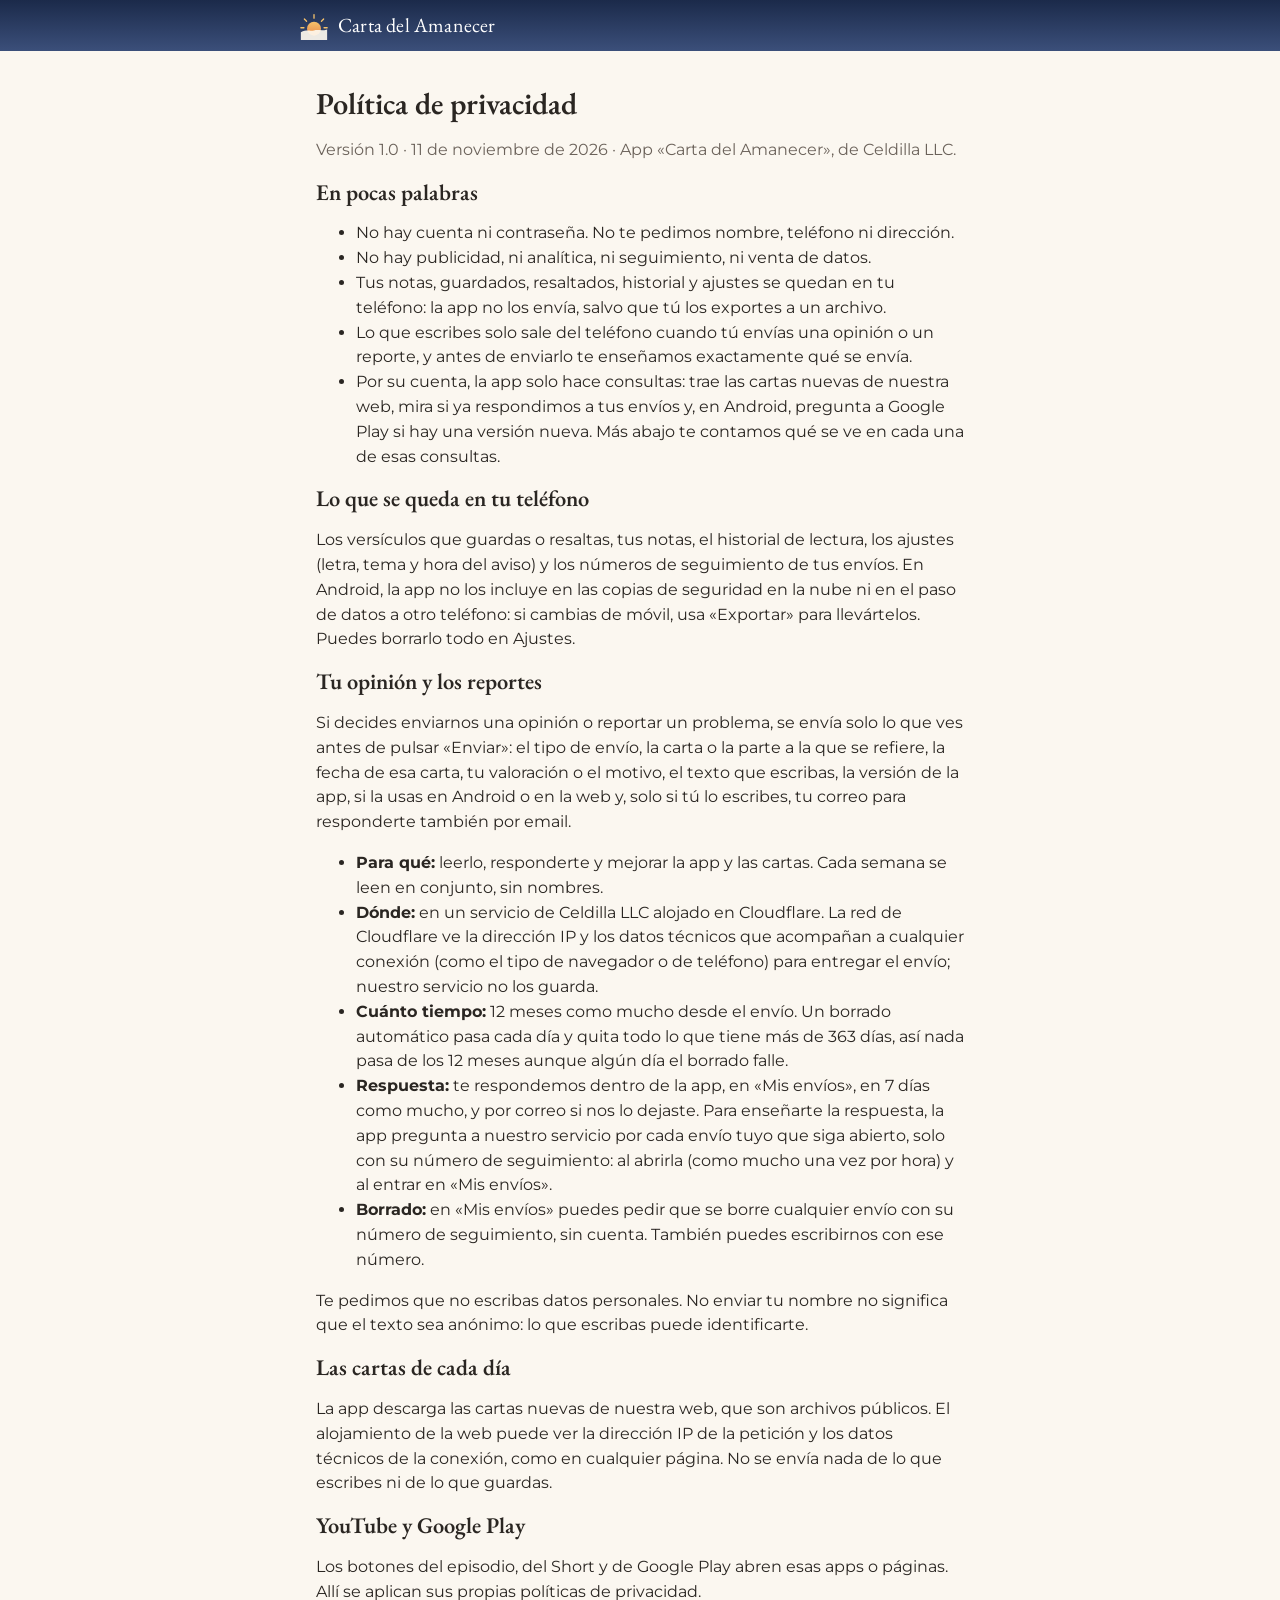
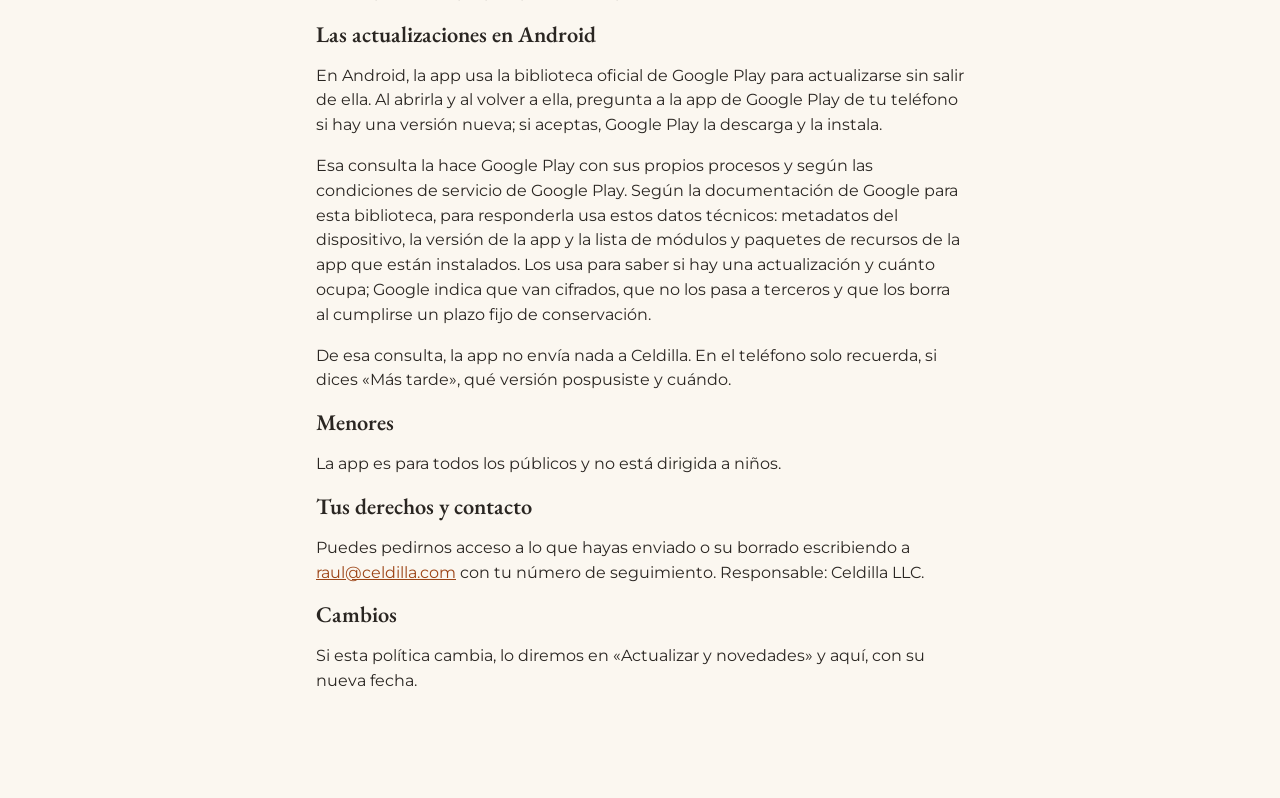
==== privacidad.html @ ee9c24cf "carta.celdilla.com: politica de privacidad de la app Carta del Amanecer, portada sencilla y la carpe" ====
<!doctype html>
<html lang="es">
<head>
  <meta charset="utf-8">
  <meta name="viewport" content="width=device-width, initial-scale=1">
  <meta name="color-scheme" content="light dark">
  <meta http-equiv="Content-Security-Policy" content="default-src 'self'; style-src 'self'; img-src 'self'; font-src 'self'; object-src 'none'; base-uri 'self'; form-action 'none'">
  <title>Política de privacidad · Carta del Amanecer</title>
  <link rel="stylesheet" href="estilos.css">
</head>
<body>
  <header class="cabecera"><a class="marca" href="index.html#/acerca"><img src="iconos/sol.svg" alt="" width="28" height="28"><span>Carta del Amanecer</span></a></header>
  <main>
    <h1>Política de privacidad</h1>
    <p class="suave">Versión 1.0 · 11 de noviembre de 2026 · App «Carta del Amanecer», de Celdilla LLC.</p>

    <h2>En pocas palabras</h2>
    <ul>
      <li>No hay cuenta ni contraseña. No te pedimos nombre, teléfono ni dirección.</li>
      <li>No hay publicidad, ni analítica, ni seguimiento, ni venta de datos.</li>
      <li>Tus notas, guardados, resaltados, historial y ajustes se quedan en tu teléfono: la app no los envía, salvo que tú los exportes a un archivo.</li>
      <li>Lo que escribes solo sale del teléfono cuando tú envías una opinión o un reporte, y antes de enviarlo te enseñamos exactamente qué se envía.</li>
      <li>Por su cuenta, la app solo hace consultas: trae las cartas nuevas de nuestra web, mira si ya respondimos a tus envíos y, en Android, pregunta a Google Play si hay una versión nueva. Más abajo te contamos qué se ve en cada una de esas consultas.</li>
    </ul>

    <h2>Lo que se queda en tu teléfono</h2>
    <p>Los versículos que guardas o resaltas, tus notas, el historial de lectura, los ajustes (letra, tema y hora del aviso) y los números de seguimiento de tus envíos. En Android, la app no los incluye en las copias de seguridad en la nube ni en el paso de datos a otro teléfono: si cambias de móvil, usa «Exportar» para llevártelos. Puedes borrarlo todo en Ajustes.</p>

    <h2>Tu opinión y los reportes</h2>
    <p>Si decides enviarnos una opinión o reportar un problema, se envía solo lo que ves antes de pulsar «Enviar»: el tipo de envío, la carta o la parte a la que se refiere, la fecha de esa carta, tu valoración o el motivo, el texto que escribas, la versión de la app, si la usas en Android o en la web y, solo si tú lo escribes, tu correo para responderte también por email.</p>
    <ul>
      <li><strong>Para qué:</strong> leerlo, responderte y mejorar la app y las cartas. Cada semana se leen en conjunto, sin nombres.</li>
      <li><strong>Dónde:</strong> en un servicio de Celdilla LLC alojado en Cloudflare. La red de Cloudflare ve la dirección IP y los datos técnicos que acompañan a cualquier conexión (como el tipo de navegador o de teléfono) para entregar el envío; nuestro servicio no los guarda.</li>
      <li><strong>Cuánto tiempo:</strong> 12 meses como mucho desde el envío. Un borrado automático pasa cada día y quita todo lo que tiene más de 363 días, así nada pasa de los 12 meses aunque algún día el borrado falle.</li>
      <li><strong>Respuesta:</strong> te respondemos dentro de la app, en «Mis envíos», en 7 días como mucho, y por correo si nos lo dejaste. Para enseñarte la respuesta, la app pregunta a nuestro servicio por cada envío tuyo que siga abierto, solo con su número de seguimiento: al abrirla (como mucho una vez por hora) y al entrar en «Mis envíos».</li>
      <li><strong>Borrado:</strong> en «Mis envíos» puedes pedir que se borre cualquier envío con su número de seguimiento, sin cuenta. También puedes escribirnos con ese número.</li>
    </ul>
    <p>Te pedimos que no escribas datos personales. No enviar tu nombre no significa que el texto sea anónimo: lo que escribas puede identificarte.</p>

    <h2>Las cartas de cada día</h2>
    <p>La app descarga las cartas nuevas de nuestra web, que son archivos públicos. El alojamiento de la web puede ver la dirección IP de la petición y los datos técnicos de la conexión, como en cualquier página. No se envía nada de lo que escribes ni de lo que guardas.</p>

    <h2>YouTube y Google Play</h2>
    <p>Los botones del episodio, del Short y de Google Play abren esas apps o páginas. Allí se aplican sus propias políticas de privacidad.</p>

    <h2>Las actualizaciones en Android</h2>
    <p>En Android, la app usa la biblioteca oficial de Google Play para actualizarse sin salir de ella. Al abrirla y al volver a ella, pregunta a la app de Google Play de tu teléfono si hay una versión nueva; si aceptas, Google Play la descarga y la instala.</p>
    <p>Esa consulta la hace Google Play con sus propios procesos y según las condiciones de servicio de Google Play. Según la documentación de Google para esta biblioteca, para responderla usa estos datos técnicos: metadatos del dispositivo, la versión de la app y la lista de módulos y paquetes de recursos de la app que están instalados. Los usa para saber si hay una actualización y cuánto ocupa; Google indica que van cifrados, que no los pasa a terceros y que los borra al cumplirse un plazo fijo de conservación.</p>
    <p>De esa consulta, la app no envía nada a Celdilla. En el teléfono solo recuerda, si dices «Más tarde», qué versión pospusiste y cuándo.</p>

    <h2>Menores</h2>
    <p>La app es para todos los públicos y no está dirigida a niños.</p>

    <h2>Tus derechos y contacto</h2>
    <p>Puedes pedirnos acceso a lo que hayas enviado o su borrado escribiendo a <a href="mailto:raul@celdilla.com">raul@celdilla.com</a> con tu número de seguimiento. Responsable: Celdilla LLC.</p>

    <h2>Cambios</h2>
    <p>Si esta política cambia, lo diremos en «Actualizar y novedades» y aquí, con su nueva fecha.</p>
  </main>
</body>
</html>
---- estilos.css ----
/* Carta del Amanecer: papel cálido de día, cielo de madrugada de noche. */
@font-face { font-family: "EB Garamond"; src: url("fuentes/EBGaramond.ttf") format("truetype"); font-weight: 400 800; font-display: swap; }
@font-face { font-family: "EB Garamond"; src: url("fuentes/EBGaramond-Italic.ttf") format("truetype"); font-style: italic; font-weight: 400 800; font-display: swap; }
@font-face { font-family: "Montserrat"; src: url("fuentes/Montserrat.ttf") format("truetype"); font-weight: 100 900; font-display: swap; }

:root {
  --papel: #FBF7F0;
  --papel-2: #F3EBDD;
  --tinta: #2A2622;
  --tinta-suave: #6B625A;
  --linea: #E2D7C5;
  --cielo: #1B2A4A;
  --cielo-2: #3B4F7A;
  --aurora: #9C4416;
  --boton-texto: #FFFFFF;
  --aurora-suave: #F6D9C2;
  --sol: #E9B14F;
  --resaltado: #F8E3A3;
  --exito: #2F6B4F;
  --peligro: #A33A2C;
  --sombra: 0 6px 24px rgba(27, 42, 74, 0.10);
  --tam-lectura: 1.25rem;
  --serif: "EB Garamond", Georgia, "Times New Roman", serif;
  --sans: "Montserrat", system-ui, -apple-system, "Segoe UI", sans-serif;
  color-scheme: light;
}

@media (prefers-color-scheme: dark) {
  :root:not([data-tema="claro"]) {
    --papel: #121826; --papel-2: #1A2234; --tinta: #EDE6DA; --tinta-suave: #A9A196; --linea: #2B3550;
    --cielo: #0C1322; --cielo-2: #26365A; --aurora: #F09A62; --aurora-suave: #3A2A22; --resaltado: #4A3F1E;
    --exito: #7CC4A0; --peligro: #F08A7C; --sombra: 0 6px 24px rgba(0, 0, 0, 0.35); --boton-texto: #1A1210; color-scheme: dark;
  }
}
:root[data-tema="oscuro"] {
  --papel: #121826; --papel-2: #1A2234; --tinta: #EDE6DA; --tinta-suave: #A9A196; --linea: #2B3550;
  --cielo: #0C1322; --cielo-2: #26365A; --aurora: #F09A62; --aurora-suave: #3A2A22; --resaltado: #4A3F1E;
  --exito: #7CC4A0; --peligro: #F08A7C; --sombra: 0 6px 24px rgba(0, 0, 0, 0.35); --boton-texto: #1A1210; color-scheme: dark;
}

* { box-sizing: border-box; }
html, body { margin: 0; }
body {
  background: var(--papel);
  color: var(--tinta);
  font-family: var(--sans);
  font-size: 1rem;
  line-height: 1.55;
  min-height: 100vh;
  padding-bottom: calc(72px + env(safe-area-inset-bottom));
  -webkit-text-size-adjust: 100%;
}
a { color: var(--aurora); }
button, input, textarea, select { font: inherit; color: inherit; }
:focus-visible { outline: 3px solid var(--sol); outline-offset: 2px; }

.saltar-al-contenido { position: absolute; left: -999px; top: 8px; background: var(--cielo); color: #fff; padding: 8px 12px; border-radius: 8px; z-index: 50; }
.saltar-al-contenido:focus { left: 8px; }

.cabecera {
  position: sticky; top: 0; z-index: 10;
  background: linear-gradient(180deg, var(--cielo) 0%, var(--cielo-2) 100%);
  color: #fff;
  padding: calc(10px + env(safe-area-inset-top)) 16px 10px;
}
.marca { display: flex; align-items: center; gap: 10px; color: #fff; text-decoration: none; font-family: var(--serif); font-size: 1.25rem; letter-spacing: 0.01em; max-width: 680px; margin: 0 auto; }

main { max-width: 680px; margin: 0 auto; padding: 16px; outline: none; }
.cargando { color: var(--tinta-suave); text-align: center; margin-top: 30vh; }

.pestanas {
  position: fixed; left: 0; right: 0; bottom: 0; z-index: 20;
  display: grid; grid-template-columns: repeat(5, 1fr);
  background: var(--papel-2); border-top: 1px solid var(--linea);
  padding-bottom: env(safe-area-inset-bottom);
}
.pestanas a { display: flex; flex-direction: column; align-items: center; gap: 2px; padding: 8px 2px 10px; color: var(--tinta-suave); text-decoration: none; font-size: 0.72rem; min-height: 56px; justify-content: center; }
.pestanas a[aria-current="page"] { color: var(--aurora); font-weight: 600; }
.pestanas .icono { font-size: 1.25rem; line-height: 1; }

h1, h2, h3 { font-family: var(--serif); font-weight: 600; line-height: 1.2; margin: 0.6em 0 0.4em; }
h1 { font-size: 1.9rem; }
h2 { font-size: 1.4rem; }
h3 { font-size: 1.15rem; }
.antetitulo { font-size: 0.8rem; text-transform: uppercase; letter-spacing: 0.08em; color: var(--tinta-suave); margin: 4px 0 0; }
.suave { color: var(--tinta-suave); }
.pequeno { font-size: 0.85rem; }

.escritura {
  background: linear-gradient(160deg, var(--cielo) 0%, var(--cielo-2) 55%, #8C5A6E 85%, var(--aurora) 120%);
  color: #FDF8EE; border-radius: 18px; padding: 22px 20px 18px; margin: 14px 0 20px; box-shadow: var(--sombra);
}
.escritura p { font-family: var(--serif); font-size: calc(var(--tam-lectura) + 0.1rem); line-height: 1.5; margin: 0 0 10px; }
.escritura sup { font-family: var(--sans); font-size: 0.65em; opacity: 0.8; margin-right: 3px; }
.escritura .cita { font-family: var(--sans); font-size: 0.85rem; opacity: 0.9; margin: 8px 0 0; letter-spacing: 0.02em; }

.carta section { margin: 18px 0; }
.carta .parrafo { font-family: var(--serif); font-size: var(--tam-lectura); line-height: 1.6; margin: 0 0 12px; }
.dedicatoria { font-family: var(--serif); font-style: italic; font-size: var(--tam-lectura); border-left: 3px solid var(--aurora); padding-left: 14px; }
.oracion { background: var(--aurora-suave); border-radius: 14px; padding: 14px 16px; font-family: var(--serif); font-size: var(--tam-lectura); line-height: 1.6; }
.vista-previa { background: #FFF1C9; color: #5A4300; border: 1px solid #E9C25B; border-radius: 10px; padding: 10px 12px; font-size: 0.9rem; }
.nota-ia { font-size: 0.8rem; color: var(--tinta-suave); margin-top: 18px; }

.boton, .boton-suave, .boton-borde {
  display: inline-flex; align-items: center; justify-content: center; gap: 8px;
  min-height: 48px; padding: 10px 18px; border-radius: 999px; border: 0; cursor: pointer;
  text-decoration: none; font-weight: 600; font-size: 0.95rem;
}
.boton { background: var(--aurora); color: var(--boton-texto); }
.boton-suave { background: var(--papel-2); color: var(--tinta); }
.boton-borde { background: transparent; color: var(--aurora); border: 2px solid var(--aurora); }
.boton[disabled] { opacity: 0.5; cursor: not-allowed; }
.fila-botones { display: flex; flex-wrap: wrap; gap: 10px; margin: 14px 0; }
.enlace-boton { background: none; border: 0; color: var(--aurora); padding: 8px 0; cursor: pointer; text-decoration: underline; min-height: 44px; }

.lista { list-style: none; margin: 0; padding: 0; }
.lista li { border-bottom: 1px solid var(--linea); }
.lista a, .lista button.fila { display: flex; justify-content: space-between; align-items: center; gap: 12px; padding: 14px 4px; color: var(--tinta); text-decoration: none; width: 100%; background: none; border: 0; text-align: left; min-height: 52px; cursor: pointer; }
.lista .detalle { color: var(--tinta-suave); font-size: 0.85rem; }

.rejilla-libros { display: grid; grid-template-columns: repeat(auto-fill, minmax(140px, 1fr)); gap: 8px; margin-bottom: 16px; }
.rejilla-libros a { background: var(--papel-2); border-radius: 12px; padding: 12px; color: var(--tinta); text-decoration: none; font-family: var(--serif); font-size: 1.1rem; min-height: 52px; display: flex; align-items: center; }
.rejilla-capitulos { display: grid; grid-template-columns: repeat(auto-fill, minmax(56px, 1fr)); gap: 8px; }
.rejilla-capitulos a { background: var(--papel-2); border-radius: 12px; min-height: 56px; display: flex; align-items: center; justify-content: center; color: var(--tinta); text-decoration: none; font-weight: 600; font-size: 1.05rem; }

.capitulo .titulo-salmo { font-family: var(--serif); font-style: italic; color: var(--tinta-suave); font-size: calc(var(--tam-lectura) - 0.05rem); }
.capitulo .seccion { font-family: var(--sans); font-size: 0.8rem; letter-spacing: 0.12em; color: var(--aurora); margin: 18px 0 6px; }
.verso { font-family: var(--serif); font-size: var(--tam-lectura); line-height: 1.65; margin: 0 0 6px; padding: 4px 6px; border-radius: 6px; cursor: pointer; }
.verso sup { font-family: var(--sans); font-size: 0.6em; color: var(--aurora); margin-right: 4px; font-weight: 600; }
.verso.resaltado { background: var(--resaltado); }
.verso.elegido { outline: 2px solid var(--aurora); }
.verso.destello { animation: destello 2s ease-out; }
.verso .marcas { font-family: var(--sans); font-size: 0.75em; color: var(--aurora); margin-left: 6px; }
@keyframes destello { from { background: var(--aurora-suave); } to { background: transparent; } }
.navegacion-capitulo { display: flex; justify-content: space-between; gap: 10px; margin: 18px 0; }

.campo { display: block; margin: 12px 0; }
.campo span { display: block; font-weight: 600; margin-bottom: 6px; }
.campo input[type="search"], .campo input[type="text"], .campo input[type="email"], .campo input[type="time"], .campo textarea, .campo select {
  width: 100%; padding: 12px 14px; border-radius: 12px; border: 1px solid var(--linea); background: var(--papel); min-height: 48px;
}
.campo textarea { min-height: 120px; resize: vertical; }
.opciones { display: flex; flex-wrap: wrap; gap: 8px; }
.opciones label { display: inline-flex; align-items: center; gap: 6px; background: var(--papel-2); border-radius: 999px; padding: 10px 14px; min-height: 44px; cursor: pointer; }
.opciones input { accent-color: var(--aurora); }
.interruptor { display: flex; align-items: center; justify-content: space-between; gap: 12px; padding: 12px 0; min-height: 52px; }
.interruptor input { width: 22px; height: 22px; accent-color: var(--aurora); }

.resultado { padding: 12px 4px; border-bottom: 1px solid var(--linea); }
.resultado a { color: var(--tinta); text-decoration: none; display: block; }
.resultado .ref { font-weight: 600; color: var(--aurora); font-size: 0.9rem; }
.resultado .txt { font-family: var(--serif); font-size: 1.1rem; }
mark { background: var(--resaltado); color: inherit; border-radius: 3px; padding: 0 1px; }

.tarjeta { background: var(--papel-2); border-radius: 14px; padding: 14px 16px; margin: 12px 0; }
.estado { display: inline-block; font-size: 0.75rem; font-weight: 700; padding: 3px 10px; border-radius: 999px; background: var(--aurora-suave); }
.estado.respondido { background: #D5EEDF; color: #1E5A3C; }
.error { color: var(--peligro); }

.hoja { position: fixed; left: 0; right: 0; bottom: 0; z-index: 30; background: var(--papel); border-radius: 20px 20px 0 0; box-shadow: 0 -8px 30px rgba(0, 0, 0, 0.25); padding: 16px 16px calc(16px + env(safe-area-inset-bottom)); max-height: 80vh; overflow: auto; }
.hoja .acciones { display: grid; grid-template-columns: repeat(auto-fill, minmax(120px, 1fr)); gap: 8px; }
.aviso { position: fixed; left: 50%; transform: translateX(-50%); bottom: calc(84px + env(safe-area-inset-bottom)); z-index: 40; background: var(--cielo); color: #fff; padding: 10px 16px; border-radius: 12px; box-shadow: var(--sombra); max-width: calc(100% - 32px); }

/* «Actualización lista · Reiniciar»: encima de las pestañas hasta que la persona elija. */
.banda { position: fixed; left: 50%; transform: translateX(-50%); bottom: calc(64px + env(safe-area-inset-bottom)); z-index: 25; width: calc(100% - 24px); max-width: 656px; display: flex; flex-wrap: wrap; align-items: center; gap: 8px 10px; background: var(--cielo); color: #fff; border: 1px solid rgba(255, 255, 255, 0.12); border-radius: 14px; padding: 10px 12px; box-shadow: var(--sombra); }
.banda[hidden] { display: none; }
.banda p { flex: 1 1 160px; margin: 0; font-weight: 600; }
.banda .acciones { display: flex; gap: 8px; }
.banda .boton, .banda .boton-suave { min-height: 44px; padding: 8px 16px; }
.banda:not([hidden]) ~ .aviso { bottom: calc(150px + env(safe-area-inset-bottom)); }
body:has(.banda:not([hidden])) { padding-bottom: calc(150px + env(safe-area-inset-bottom)); }
.estado-actualizacion progress { display: block; width: 100%; height: 12px; margin: 8px 0; accent-color: var(--aurora); }

.bienvenida { position: fixed; inset: 0; z-index: 60; display: flex; flex-direction: column; color: #FDF8EE; background: linear-gradient(170deg, #0C1322 0%, #1B2A4A 40%, #6E4A6A 75%, #E08A52 100%); padding: calc(20px + env(safe-area-inset-top)) 24px calc(24px + env(safe-area-inset-bottom)); }
.bienvenida .saltar { align-self: flex-end; background: rgba(255, 255, 255, 0.15); color: #fff; border: 0; border-radius: 999px; padding: 10px 18px; min-height: 44px; cursor: pointer; }
.bienvenida .lamina { flex: 1; display: flex; flex-direction: column; justify-content: center; max-width: 520px; margin: 0 auto; text-align: center; }
.bienvenida .lamina .simbolo { font-size: 3.2rem; margin-bottom: 10px; }
.bienvenida h1 { font-size: 2rem; }
.bienvenida p { font-family: var(--serif); font-size: 1.3rem; line-height: 1.55; }
.bienvenida .puntos { display: flex; justify-content: center; gap: 8px; margin: 16px 0; }
.bienvenida .puntos span { width: 9px; height: 9px; border-radius: 50%; background: rgba(255, 255, 255, 0.35); }
.bienvenida .puntos span.activo { background: #fff; }
.bienvenida .boton { width: 100%; max-width: 520px; margin: 0 auto; background: #fff; color: var(--cielo); }

@media (prefers-reduced-motion: reduce) { .verso.destello { animation: none; } }
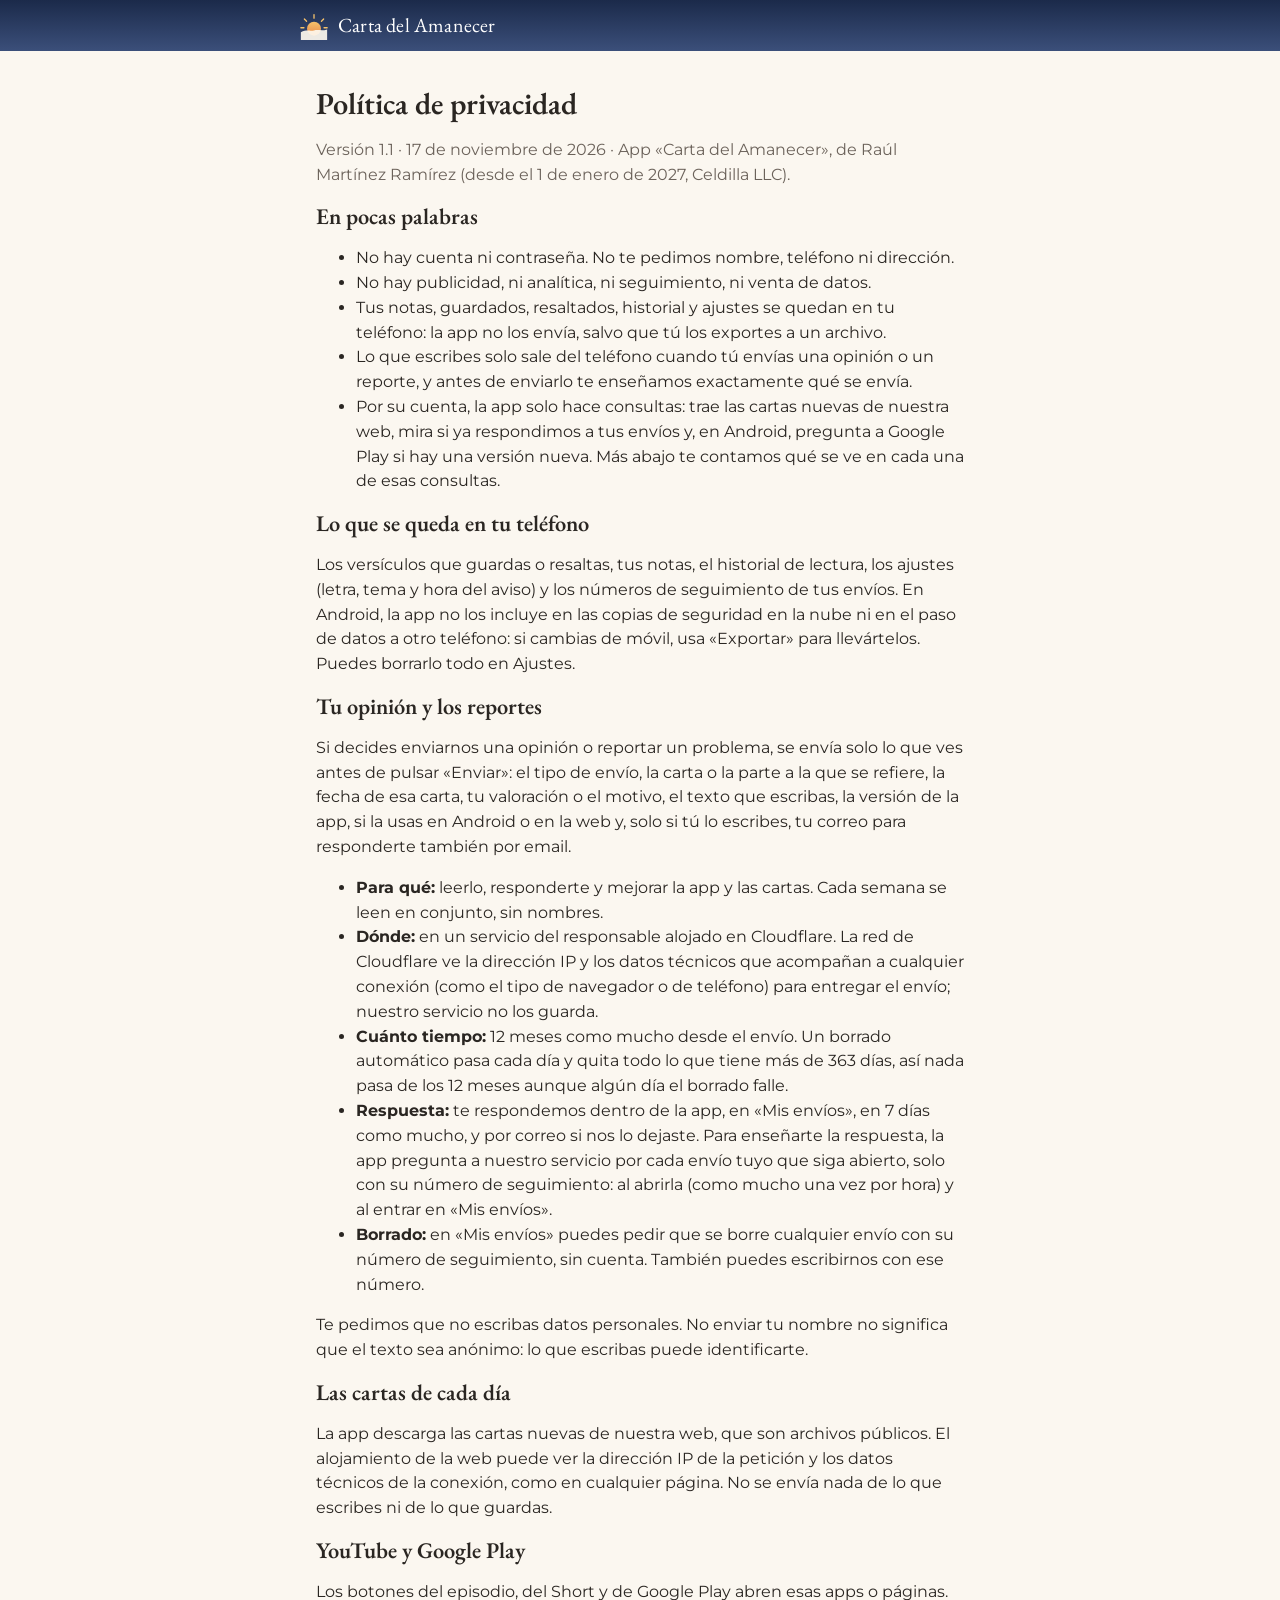
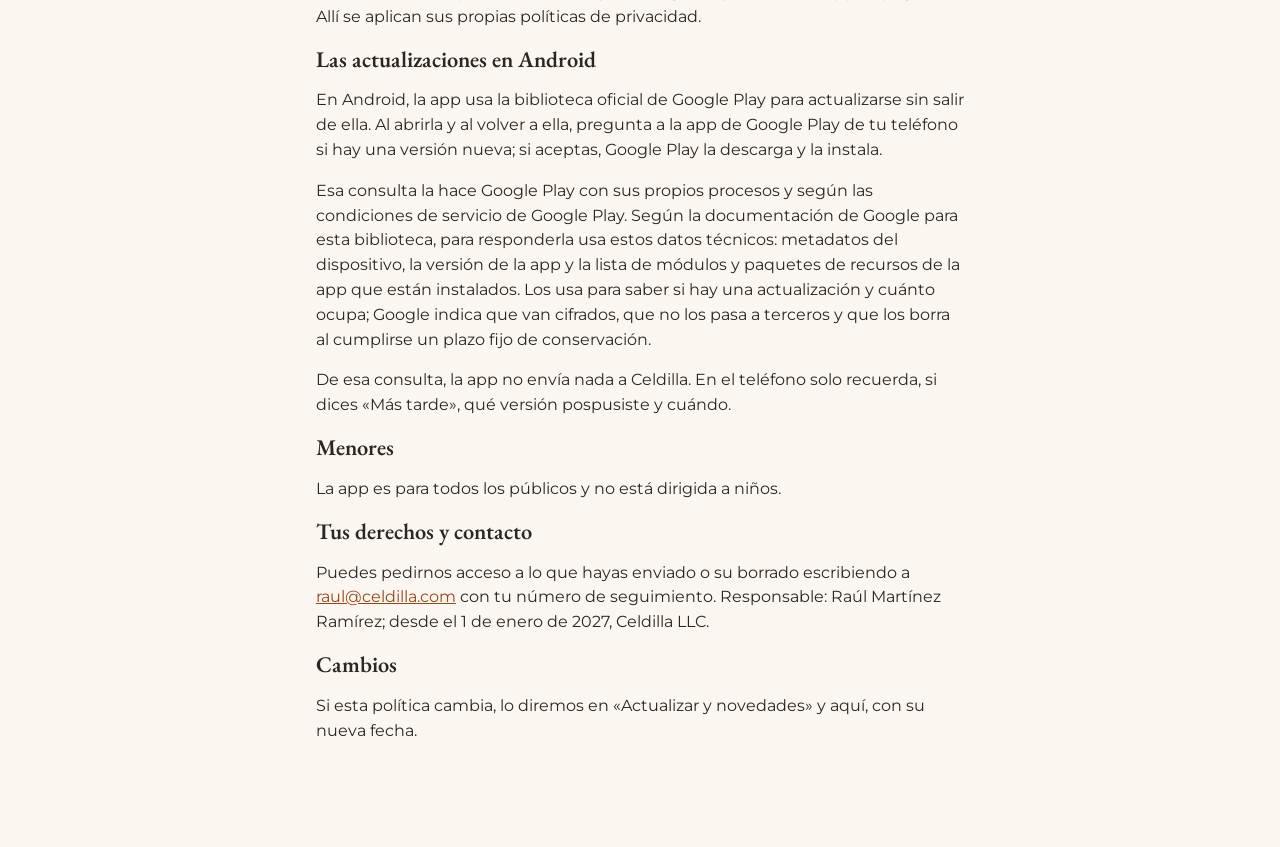
==== commit 4278a5bb: "Privacidad 1.1: responsable Raúl Martínez Ramírez hasta que Celdilla LLC entre en vigor el 1-ene-202" ====
--- a/privacidad.html
+++ b/privacidad.html
@@ -12,7 +12,7 @@
   <header class="cabecera"><a class="marca" href="index.html#/acerca"><img src="iconos/sol.svg" alt="" width="28" height="28"><span>Carta del Amanecer</span></a></header>
   <main>
     <h1>Política de privacidad</h1>
-    <p class="suave">Versión 1.0 · 11 de noviembre de 2026 · App «Carta del Amanecer», de Celdilla LLC.</p>
+    <p class="suave">Versión 1.1 · 17 de noviembre de 2026 · App «Carta del Amanecer», de Raúl Martínez Ramírez (desde el 1 de enero de 2027, Celdilla LLC).</p>
 
     <h2>En pocas palabras</h2>
     <ul>
@@ -30,7 +30,7 @@
     <p>Si decides enviarnos una opinión o reportar un problema, se envía solo lo que ves antes de pulsar «Enviar»: el tipo de envío, la carta o la parte a la que se refiere, la fecha de esa carta, tu valoración o el motivo, el texto que escribas, la versión de la app, si la usas en Android o en la web y, solo si tú lo escribes, tu correo para responderte también por email.</p>
     <ul>
       <li><strong>Para qué:</strong> leerlo, responderte y mejorar la app y las cartas. Cada semana se leen en conjunto, sin nombres.</li>
-      <li><strong>Dónde:</strong> en un servicio de Celdilla LLC alojado en Cloudflare. La red de Cloudflare ve la dirección IP y los datos técnicos que acompañan a cualquier conexión (como el tipo de navegador o de teléfono) para entregar el envío; nuestro servicio no los guarda.</li>
+      <li><strong>Dónde:</strong> en un servicio del responsable alojado en Cloudflare. La red de Cloudflare ve la dirección IP y los datos técnicos que acompañan a cualquier conexión (como el tipo de navegador o de teléfono) para entregar el envío; nuestro servicio no los guarda.</li>
       <li><strong>Cuánto tiempo:</strong> 12 meses como mucho desde el envío. Un borrado automático pasa cada día y quita todo lo que tiene más de 363 días, así nada pasa de los 12 meses aunque algún día el borrado falle.</li>
       <li><strong>Respuesta:</strong> te respondemos dentro de la app, en «Mis envíos», en 7 días como mucho, y por correo si nos lo dejaste. Para enseñarte la respuesta, la app pregunta a nuestro servicio por cada envío tuyo que siga abierto, solo con su número de seguimiento: al abrirla (como mucho una vez por hora) y al entrar en «Mis envíos».</li>
       <li><strong>Borrado:</strong> en «Mis envíos» puedes pedir que se borre cualquier envío con su número de seguimiento, sin cuenta. También puedes escribirnos con ese número.</li>
@@ -52,7 +52,7 @@
     <p>La app es para todos los públicos y no está dirigida a niños.</p>
 
     <h2>Tus derechos y contacto</h2>
-    <p>Puedes pedirnos acceso a lo que hayas enviado o su borrado escribiendo a <a href="mailto:raul@celdilla.com">raul@celdilla.com</a> con tu número de seguimiento. Responsable: Celdilla LLC.</p>
+    <p>Puedes pedirnos acceso a lo que hayas enviado o su borrado escribiendo a <a href="mailto:raul@celdilla.com">raul@celdilla.com</a> con tu número de seguimiento. Responsable: Raúl Martínez Ramírez; desde el 1 de enero de 2027, Celdilla LLC.</p>
 
     <h2>Cambios</h2>
     <p>Si esta política cambia, lo diremos en «Actualizar y novedades» y aquí, con su nueva fecha.</p>
